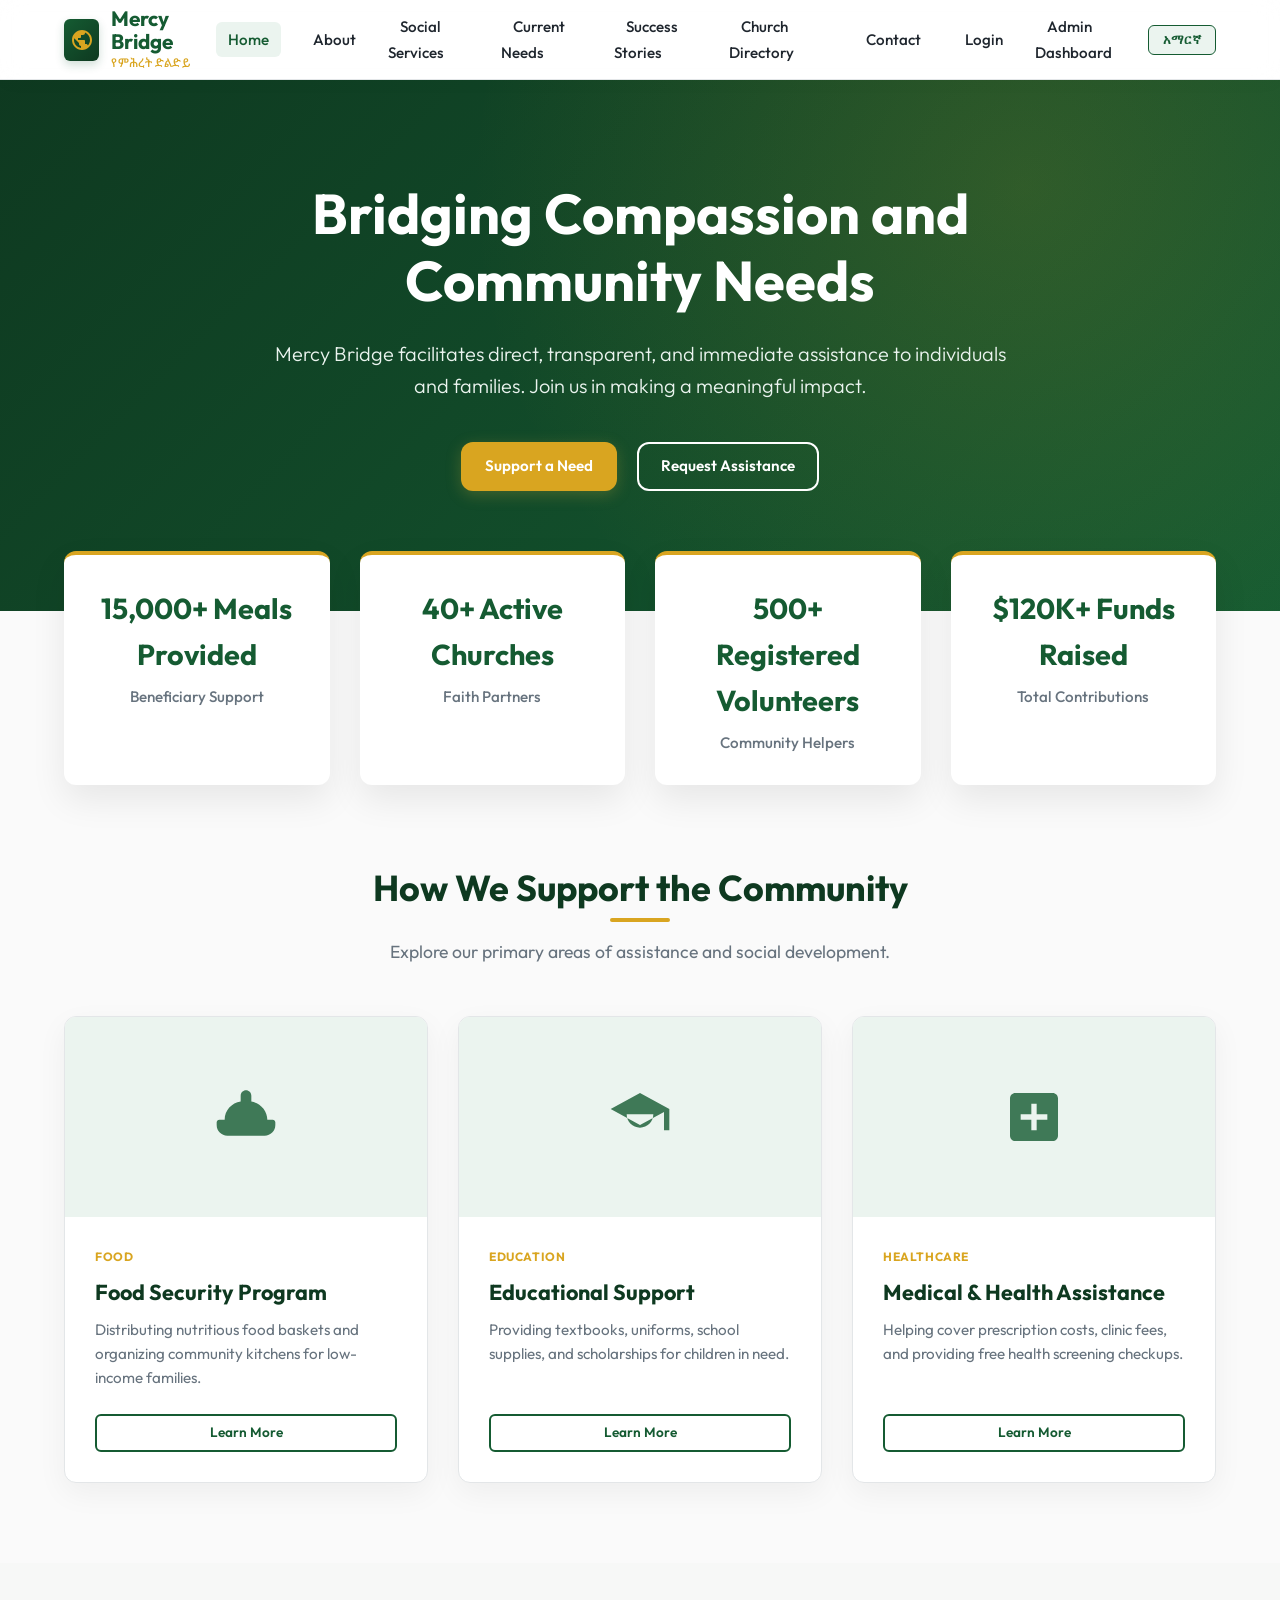
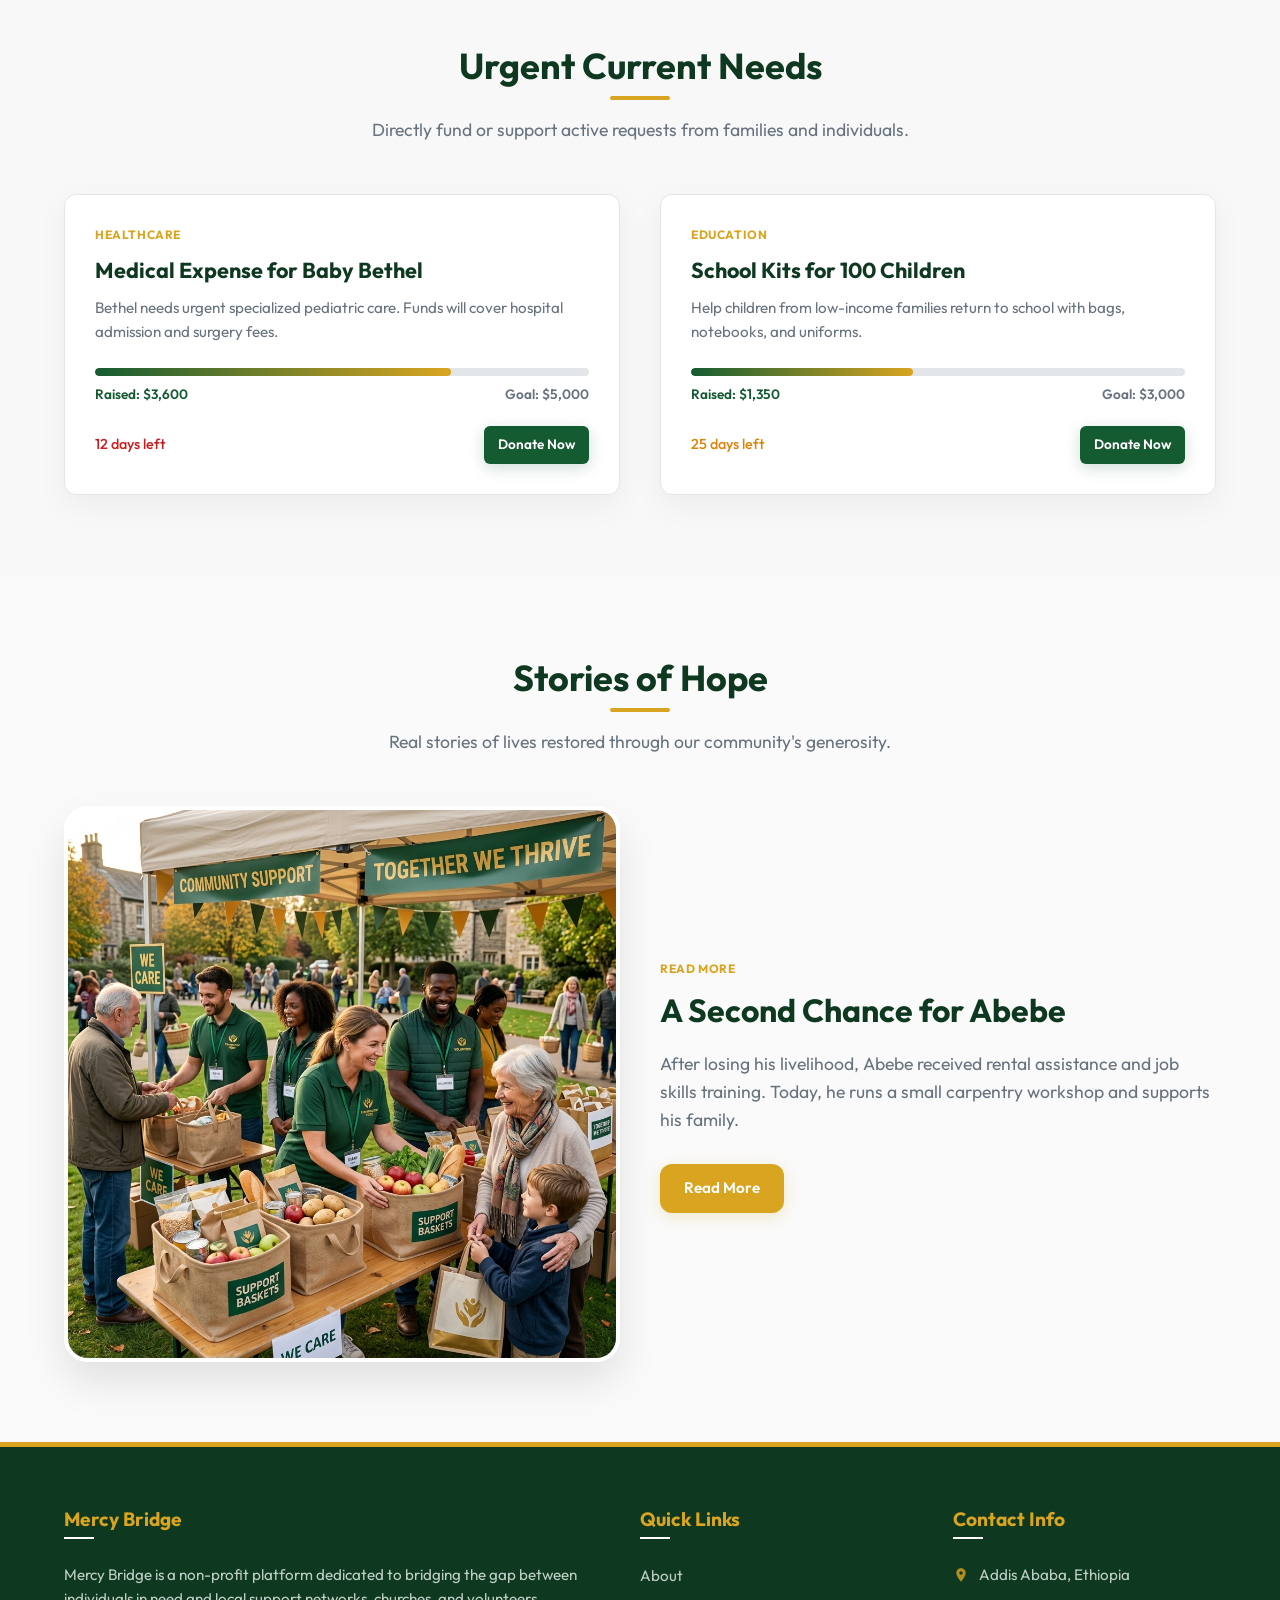
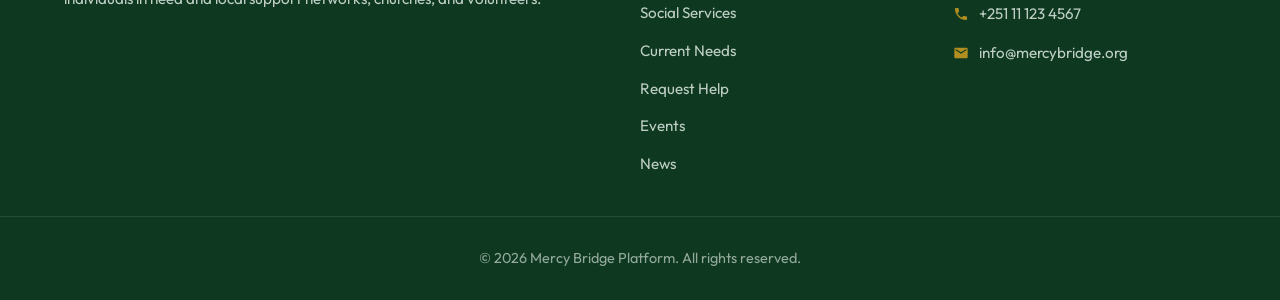
==== index.html @ 028d195b "Add files via upload" ====
<!DOCTYPE html>
<html lang="en">
<head>
  <meta charset="UTF-8">
  <meta name="viewport" content="width=device-width, initial-scale=1.0">
  <title>Mercy Bridge Platform | የምሕረት ድልድይ</title>
  <meta name="description" content="Connecting vulnerable individuals with local support networks, churches, and volunteers. Bridging compassion and community needs.">
  <link rel="stylesheet" href="styles.css">
  <script src="translations.js" defer></script>
  <script src="app.js" defer></script>
</head>
<body>

  <!-- Header -->
  <header class="site-header">
    <div class="container header-container">
      <a href="index.html" class="logo" id="logo-link">
        <div class="logo-icon">
          <svg viewBox="0 0 24 24">
            <path d="M12 2C6.48 2 2 6.48 2 12s4.48 10 10 10 10-4.48 10-10S17.52 2 12 2zm-1 17.93c-3.95-.49-7-3.85-7-7.93 0-.62.08-1.21.21-1.79L9 15v1c0 1.1.9 2 2 2v1.93zm6.9-2.54c-.26-.81-1-1.39-1.9-1.39h-1v-3c0-.55-.45-1-1-1H8v-2h2c.55 0 1-.45 1-1V7h2c1.1 0 2-.9 2-2v-.41c2.93 1.19 5 4.06 5 7.41 0 2.08-.8 3.97-2.1 5.39z"/>
          </svg>
        </div>
        <div class="logo-text">
          <span class="logo-title" data-i18n="brand_name">Mercy Bridge</span>
          <span class="logo-subtitle" data-i18n="brand_subtitle">የምሕረት ድልድይ</span>
        </div>
      </a>
      
      <nav>
        <ul class="nav-menu" id="nav-menu">
          <li><a href="index.html" class="nav-link active" data-i18n="nav_home">Home</a></li>
          <li><a href="about.html" class="nav-link" data-i18n="nav_about">About</a></li>
          <li><a href="services.html" class="nav-link" data-i18n="nav_services">Social Services</a></li>
          <li><a href="needs.html" class="nav-link" data-i18n="nav_needs">Current Needs</a></li>
          <li><a href="stories.html" class="nav-link" data-i18n="nav_stories">Success Stories</a></li>
          <li><a href="churches.html" class="nav-link" data-i18n="nav_churches">Churches</a></li>
          <li><a href="contact.html" class="nav-link" data-i18n="nav_contact">Contact</a></li>
          <li><a href="login.html" class="nav-link" data-i18n="nav_login">Login</a></li>
          <li><a href="admin.html" class="nav-link" data-i18n="nav_admin">Admin Dashboard</a></li>
        </ul>
      </nav>
      
      <div style="display:flex; align-items:center; gap: 15px;">
        <button id="lang-toggle" data-i18n="lang_btn">አማርኛ</button>
        <button class="mobile-menu-btn" id="mobile-menu-toggle" aria-label="Toggle Menu">
          <span></span>
          <span></span>
          <span></span>
        </button>
      </div>
    </div>
  </header>

  <main>
    <!-- Hero Section -->
    <section class="hero">
      <div class="container hero-content">
        <h1 data-i18n="hero_title">Bridging Compassion and Community Needs</h1>
        <p data-i18n="hero_subtitle">Mercy Bridge facilitates direct, transparent, and immediate assistance to individuals and families. Join us in making a meaningful impact.</p>
        <div class="hero-actions">
          <a href="needs.html" class="btn btn-primary" data-i18n="hero_cta_donate">Support a Need</a>
          <a href="request-help.html" class="btn btn-outline" style="color:var(--color-white); border-color:var(--color-white);" data-i18n="hero_cta_request">Request Assistance</a>
        </div>
      </div>
    </section>

    <!-- Stats Cards Overlay -->
    <section class="container">
      <div class="stats-grid">
        <div class="stat-card">
          <div class="stat-number" data-i18n="stat_meals">15,000+ Meals Provided</div>
          <div class="stat-label">Beneficiary Support</div>
        </div>
        <div class="stat-card">
          <div class="stat-number" data-i18n="stat_churches">40+ Active Churches</div>
          <div class="stat-label">Faith Partners</div>
        </div>
        <div class="stat-card">
          <div class="stat-number" data-i18n="stat_volunteers">500+ Registered Volunteers</div>
          <div class="stat-label">Community Helpers</div>
        </div>
        <div class="stat-card">
          <div class="stat-number" data-i18n="stat_funds">$120K+ Funds Raised</div>
          <div class="stat-label">Total Contributions</div>
        </div>
      </div>
    </section>

    <!-- Impact & Services Preview -->
    <section class="section">
      <div class="container">
        <div class="section-header">
          <h2 data-i18n="home_services_title">How We Support the Community</h2>
          <p data-i18n="home_services_subtitle">Explore our primary areas of assistance and social development.</p>
        </div>
        
        <div class="grid-3">
          <!-- Food Security Card -->
          <div class="card">
            <div class="card-image">
              <svg viewBox="0 0 24 24"><path d="M12 2c1.1 0 2 .9 2 2v2.22c3.38.48 6 3.38 6 6.78H4c0-3.4 2.62-6.3 6-6.78V4c0-1.1.9-2 2-2zm10 11H2c-.55 0-1 .45-1 1v1c0 2.21 1.79 4 4 4h14c2.21 0 4-1.79 4-4v-1c0-.55-.45-1-1-1z"/></svg>
            </div>
            <div class="card-body">
              <span class="card-tag" data-i18n="need_cat_food">Food</span>
              <h3 data-i18n="serv_food_title">Food Security Program</h3>
              <p data-i18n="serv_food_desc">Distributing nutritious food baskets and organizing community kitchens for low-income families.</p>
              <a href="services.html" class="btn btn-outline btn-sm" data-i18n="btn_learn_more">Learn More</a>
            </div>
          </div>

          <!-- School Kit Card -->
          <div class="card">
            <div class="card-image">
              <svg viewBox="0 0 24 24"><path d="M12 3L1 9l11 6 9-4.91V17h2V9L12 3zm0 13c-2.76 0-5-2.24-5-5h10c0 2.76-2.24 5-5 5z"/></svg>
            </div>
            <div class="card-body">
              <span class="card-tag" data-i18n="need_cat_education">Education</span>
              <h3 data-i18n="serv_edu_title">Educational Support</h3>
              <p data-i18n="serv_edu_desc">Providing textbooks, uniforms, school supplies, and scholarships for children in need.</p>
              <a href="services.html" class="btn btn-outline btn-sm" data-i18n="btn_learn_more">Learn More</a>
            </div>
          </div>

          <!-- Medical Clinic Card -->
          <div class="card">
            <div class="card-image">
              <svg viewBox="0 0 24 24"><path d="M19 3H5c-1.1 0-2 .9-2 2v14c0 1.1.9 2 2 2h14c1.1 0 2-.9 2-2V5c0-1.1-.9-2-2-2zm-2 10h-4v4h-2v-4H7v-2h4V7h2v4h4v2z"/></svg>
            </div>
            <div class="card-body">
              <span class="card-tag" data-i18n="need_cat_health">Healthcare</span>
              <h3 data-i18n="serv_health_title">Medical & Health Assistance</h3>
              <p data-i18n="serv_health_desc">Helping cover prescription costs, clinic fees, and providing free health screening checkups.</p>
              <a href="services.html" class="btn btn-outline btn-sm" data-i18n="btn_learn_more">Learn More</a>
            </div>
          </div>
        </div>
      </div>
    </section>

    <!-- Urgent Needs Highlight -->
    <section class="section-alt">
      <div class="container">
        <div class="section-header">
          <h2 data-i18n="home_needs_title">Urgent Current Needs</h2>
          <p data-i18n="home_needs_subtitle">Directly fund or support active requests from families and individuals.</p>
        </div>

        <div class="grid-2">
          <!-- Urgent Need 1 -->
          <div class="card">
            <div class="card-body">
              <span class="card-tag" data-i18n="need_cat_health">Healthcare</span>
              <h3 data-i18n="need1_title">Medical Expense for Baby Bethel</h3>
              <p data-i18n="need1_desc">Bethel needs urgent specialized pediatric care. Funds will cover hospital admission and surgery fees.</p>
              
              <div class="progress-container">
                <div class="progress-bar-wrapper">
                  <div class="progress-bar-fill" style="width: 72%;"></div>
                </div>
                <div class="progress-labels">
                  <span class="raised"><span data-i18n="need_raised">Raised</span>: $3,600</span>
                  <span class="goal"><span data-i18n="need_goal">Goal</span>: $5,000</span>
                </div>
              </div>
              
              <div style="display:flex; justify-content:space-between; align-items:center; margin-top: auto;">
                <span style="font-weight: 500; font-size: 0.9rem; color: var(--color-denied);">12 <span data-i18n="need_days_left">days left</span></span>
                <a href="donate.html" class="btn btn-secondary btn-sm" data-i18n="btn_donate_now">Donate Now</a>
              </div>
            </div>
          </div>

          <!-- Urgent Need 2 -->
          <div class="card">
            <div class="card-body">
              <span class="card-tag" data-i18n="need_cat_education">Education</span>
              <h3 data-i18n="need2_title">School Kits for 100 Children</h3>
              <p data-i18n="need2_desc">Help children from low-income families return to school with bags, notebooks, and uniforms.</p>
              
              <div class="progress-container">
                <div class="progress-bar-wrapper">
                  <div class="progress-bar-fill" style="width: 45%;"></div>
                </div>
                <div class="progress-labels">
                  <span class="raised"><span data-i18n="need_raised">Raised</span>: $1,350</span>
                  <span class="goal"><span data-i18n="need_goal">Goal</span>: $3,000</span>
                </div>
              </div>
              
              <div style="display:flex; justify-content:space-between; align-items:center; margin-top: auto;">
                <span style="font-weight: 500; font-size: 0.9rem; color: var(--color-pending);">25 <span data-i18n="need_days_left">days left</span></span>
                <a href="donate.html" class="btn btn-secondary btn-sm" data-i18n="btn_donate_now">Donate Now</a>
              </div>
            </div>
          </div>
        </div>
      </div>
    </section>

    <!-- Success Preview -->
    <section class="section">
      <div class="container">
        <div class="section-header">
          <h2 data-i18n="home_stories_title">Stories of Hope</h2>
          <p data-i18n="home_stories_subtitle">Real stories of lives restored through our community's generosity.</p>
        </div>

        <div class="grid-2" style="align-items: center;">
          <div>
            <img src="community_outreach.png" alt="Community Outreach" style="border-radius: var(--border-radius-lg); box-shadow: var(--box-shadow-hover); border: 4px solid var(--color-white);">
          </div>
          <div>
            <span class="card-tag" data-i18n="btn_read_more">Read More</span>
            <h3 style="font-size: 2rem; margin-bottom: 20px;" data-i18n="story1_title">A Second Chance for Abebe</h3>
            <p style="font-size: 1.1rem; color: var(--color-text-muted); margin-bottom: 30px;" data-i18n="story1_desc">After losing his livelihood, Abebe received rental assistance and job skills training. Today, he runs a small carpentry workshop and supports his family.</p>
            <a href="stories.html" class="btn btn-primary" data-i18n="btn_read_more">Read More</a>
          </div>
        </div>
      </div>
    </section>
  </main>

  <!-- Footer -->
  <footer class="site-footer">
    <div class="container footer-grid">
      <div class="footer-col">
        <h3 data-i18n="brand_name">Mercy Bridge</h3>
        <p class="footer-desc-text" data-i18n="footer_desc">Mercy Bridge is a non-profit platform dedicated to bridging the gap between individuals in need and local support networks, churches, and volunteers.</p>
      </div>
      <div class="footer-col">
        <h3 data-i18n="quick_links">Quick Links</h3>
        <ul class="footer-links">
          <li><a href="about.html" class="footer-link" data-i18n="nav_about">About Us</a></li>
          <li><a href="services.html" class="footer-link" data-i18n="nav_services">Social Services</a></li>
          <li><a href="needs.html" class="footer-link" data-i18n="nav_needs">Current Needs</a></li>
          <li><a href="request-help.html" class="footer-link" data-i18n="nav_request">Request Help</a></li>
          <li><a href="events.html" class="footer-link" data-i18n="nav_events">Events</a></li>
          <li><a href="news.html" class="footer-link" data-i18n="nav_news">News</a></li>
        </ul>
      </div>
      <div class="footer-col">
        <h3 data-i18n="contact_info">Contact Info</h3>
        <ul class="footer-contact-list">
          <li class="footer-contact-item">
            <svg viewBox="0 0 24 24"><path d="M12 2C8.13 2 5 5.13 5 9c0 5.25 7 13 7 13s7-7.75 7-13c0-3.87-3.13-7-7-7zm0 9.5c-1.38 0-2.5-1.12-2.5-2.5s1.12-2.5 2.5-2.5 2.5 1.12 2.5 2.5-1.12 2.5-2.5 2.5z"/></svg>
            <span>Addis Ababa, Ethiopia</span>
          </li>
          <li class="footer-contact-item">
            <svg viewBox="0 0 24 24"><path d="M6.62 10.79c1.44 2.83 3.76 5.14 6.59 6.59l2.2-2.2c.27-.27.67-.36 1.02-.24 1.12.37 2.33.57 3.57.57.55 0 1 .45 1 1V20c0 .55-.45 1-1 1-9.39 0-17-7.61-17-17 0-.55.45-1 1-1h3.5c.55 0 1 .45 1 1 0 1.25.2 2.45.57 3.57.11.35.03.74-.25 1.02l-2.2 2.2z"/></svg>
            <span>+251 11 123 4567</span>
          </li>
          <li class="footer-contact-item">
            <svg viewBox="0 0 24 24"><path d="M20 4H4c-1.1 0-1.99.9-1.99 2L2 18c0 1.1.9 2 2 2h16c1.1 0 2-.9 2-2V6c0-1.1-.9-2-2-2zm0 4l-8 5-8-5V6l8 5 8-5v2z"/></svg>
            <span>info@mercybridge.org</span>
          </li>
        </ul>
      </div>
    </div>
    <div class="footer-bottom">
      <div class="container">
        <p data-i18n="copyright">© 2026 Mercy Bridge Platform. All rights reserved.</p>
      </div>
    </div>
  </footer>

</body>
</html>
---- styles.css ----
/* ==========================================================================
   Mercy Bridge Platform (የምሕረት ድልድይ) - CSS Design System
   ========================================================================== */

/* Import Google Fonts */
@import url('https://fonts.googleapis.com/css2?family=Outfit:wght@300;400;500;600;700&family=Noto+Sans+Ethiopic:wght@300;400;500;600;700&display=swap');

:root {
  /* Colors */
  --color-green-primary: hsl(145, 63%, 22%);      /* #135a37 */
  --color-green-dark: hsl(145, 60%, 14%);         /* #09331f */
  --color-green-light: hsl(145, 30%, 94%);        /* Soft green bg tint */
  --color-gold: hsl(43, 74%, 49%);                /* #d4af37 */
  --color-gold-hover: hsl(43, 74%, 40%);
  --color-gold-light: hsl(43, 100%, 96%);         /* Cream tint */
  --color-white: hsl(0, 0%, 100%);
  --color-bg-light: hsl(0, 0%, 98%);
  --color-bg-alt: hsl(145, 10%, 97%);
  --color-text: hsl(210, 20%, 15%);               /* Charcoal */
  --color-text-muted: hsl(210, 10%, 45%);         /* Slate Gray */
  --color-border: hsl(210, 10%, 90%);
  --color-approved: hsl(145, 50%, 40%);
  --color-denied: hsl(0, 75%, 45%);
  --color-pending: hsl(35, 90%, 45%);

  /* Layout & Animation */
  --max-width: 1200px;
  --header-height: 80px;
  --border-radius-sm: 6px;
  --border-radius-md: 12px;
  --border-radius-lg: 24px;
  --box-shadow: 0 10px 30px hsla(0, 0%, 0%, 0.05);
  --box-shadow-hover: 0 20px 40px hsla(0, 0%, 0%, 0.1);
  --transition: all 0.3s cubic-bezier(0.25, 0.8, 0.25, 1);
  --transition-fast: all 0.15s ease;
}

/* Reset & Base Styles */
*, *::before, *::after {
  box-sizing: border-box;
  margin: 0;
  padding: 0;
}

html {
  scroll-behavior: smooth;
}

body {
  font-family: 'Outfit', 'Noto Sans Ethiopic', sans-serif;
  background-color: var(--color-bg-light);
  color: var(--color-text);
  line-height: 1.6;
  min-height: 100vh;
  display: flex;
  flex-direction: column;
}

/* Adjustments for Amharic copy */
body.lang-am {
  font-family: 'Noto Sans Ethiopic', 'Outfit', sans-serif;
  line-height: 1.8;
  letter-spacing: 0.02em;
}

a {
  text-decoration: none;
  color: inherit;
  transition: var(--transition-fast);
}

img {
  max-width: 100%;
  height: auto;
  display: block;
}

h1, h2, h3, h4, h5, h6 {
  font-weight: 700;
  line-height: 1.25;
  color: var(--color-green-dark);
}

/* Base Layout Classes */
.container {
  width: 100%;
  max-width: var(--max-width);
  margin: 0 auto;
  padding: 0 24px;
}

.section {
  padding: 80px 0;
}

.section-alt {
  background-color: var(--color-bg-alt);
  padding: 80px 0;
}

.section-header {
  text-align: center;
  max-width: 700px;
  margin: 0 auto 50px auto;
}

.section-header h2 {
  font-size: 2.25rem;
  margin-bottom: 16px;
  position: relative;
  display: inline-block;
  padding-bottom: 12px;
}

.section-header h2::after {
  content: '';
  position: absolute;
  bottom: 0;
  left: 50%;
  transform: translateX(-50%);
  width: 60px;
  height: 4px;
  background-color: var(--color-gold);
  border-radius: 2px;
}

.section-header p {
  font-size: 1.1rem;
  color: var(--color-text-muted);
}

/* Header & Navigation Styles */
.site-header {
  background-color: hsla(0, 0%, 100%, 0.85);
  backdrop-filter: blur(12px);
  -webkit-backdrop-filter: blur(12px);
  border-bottom: 1px solid var(--color-border);
  position: sticky;
  top: 0;
  left: 0;
  width: 100%;
  z-index: 1000;
  height: var(--header-height);
  box-shadow: 0 4px 20px rgba(0, 0, 0, 0.02);
}

.header-container {
  display: flex;
  justify-content: space-between;
  align-items: center;
  height: 100%;
}

.logo {
  display: flex;
  align-items: center;
  gap: 12px;
}

.logo-icon {
  width: 42px;
  height: 42px;
  background: linear-gradient(135deg, var(--color-green-primary), var(--color-green-dark));
  border-radius: var(--border-radius-sm);
  display: flex;
  align-items: center;
  justify-content: center;
  box-shadow: 0 4px 10px rgba(19, 90, 55, 0.2);
}

.logo-icon svg {
  width: 24px;
  height: 24px;
  fill: var(--color-gold);
}

.logo-text {
  display: flex;
  flex-direction: column;
}

.logo-title {
  font-size: 1.3rem;
  font-weight: 700;
  color: var(--color-green-primary);
  line-height: 1.1;
}

.logo-subtitle {
  font-size: 0.75rem;
  color: var(--color-gold);
  font-weight: 500;
  letter-spacing: 0.05em;
}

.nav-menu {
  display: flex;
  align-items: center;
  gap: 20px;
  list-style: none;
}

.nav-link {
  font-size: 0.95rem;
  font-weight: 500;
  color: var(--color-text);
  padding: 8px 12px;
  border-radius: var(--border-radius-sm);
}

.nav-link:hover, .nav-link.active {
  color: var(--color-green-primary);
  background-color: var(--color-green-light);
}

/* Button & Nav Toggles */
.btn {
  display: inline-flex;
  align-items: center;
  justify-content: center;
  padding: 10px 22px;
  font-size: 0.95rem;
  font-weight: 600;
  border-radius: var(--border-radius-md);
  border: 2px solid transparent;
  cursor: pointer;
  transition: var(--transition);
  gap: 8px;
}

.btn-primary {
  background-color: var(--color-gold);
  color: var(--color-white);
  box-shadow: 0 4px 15px rgba(212, 175, 55, 0.25);
}

.btn-primary:hover {
  background-color: var(--color-gold-hover);
  transform: translateY(-2px);
  box-shadow: 0 6px 20px rgba(212, 175, 55, 0.35);
}

.btn-secondary {
  background-color: var(--color-green-primary);
  color: var(--color-white);
  box-shadow: 0 4px 15px rgba(19, 90, 55, 0.2);
}

.btn-secondary:hover {
  background-color: var(--color-green-dark);
  transform: translateY(-2px);
}

.btn-outline {
  background-color: transparent;
  border-color: var(--color-green-primary);
  color: var(--color-green-primary);
}

.btn-outline:hover {
  background-color: var(--color-green-primary);
  color: var(--color-white);
  transform: translateY(-2px);
}

.btn-sm {
  padding: 6px 12px;
  font-size: 0.85rem;
  border-radius: var(--border-radius-sm);
}

/* Language Toggle Button */
#lang-toggle {
  background-color: var(--color-green-light);
  border: 1px solid var(--color-green-primary);
  color: var(--color-green-primary);
  padding: 6px 14px;
  border-radius: var(--border-radius-sm);
  font-weight: 600;
  cursor: pointer;
  transition: var(--transition-fast);
}

#lang-toggle:hover {
  background-color: var(--color-green-primary);
  color: var(--color-white);
}

/* Mobile Menu Button */
.mobile-menu-btn {
  display: none;
  background: none;
  border: none;
  cursor: pointer;
  padding: 4px;
  flex-direction: column;
  justify-content: space-between;
  width: 30px;
  height: 20px;
}

.mobile-menu-btn span {
  display: block;
  height: 3px;
  width: 100%;
  background-color: var(--color-green-primary);
  border-radius: 2px;
  transition: var(--transition);
}

/* Hero Section */
.hero {
  background: linear-gradient(135deg, var(--color-green-dark) 0%, var(--color-green-primary) 100%);
  color: var(--color-white);
  padding: 100px 0 120px 0;
  position: relative;
  overflow: hidden;
  text-align: center;
}

.hero::after {
  content: '';
  position: absolute;
  top: 0;
  left: 0;
  right: 0;
  bottom: 0;
  background: radial-gradient(circle at 80% 20%, hsla(43, 74%, 49%, 0.15) 0%, transparent 50%);
  pointer-events: none;
}

.hero-content {
  max-width: 800px;
  margin: 0 auto;
  position: relative;
  z-index: 2;
}

.hero h1 {
  font-size: 3.5rem;
  color: var(--color-white);
  line-height: 1.2;
  margin-bottom: 24px;
}

.hero p {
  font-size: 1.25rem;
  color: var(--color-green-light);
  margin-bottom: 40px;
  font-weight: 300;
}

.hero-actions {
  display: flex;
  justify-content: center;
  gap: 20px;
}

/* Stats Section */
.stats-grid {
  display: grid;
  grid-template-columns: repeat(4, 1fr);
  gap: 30px;
  margin-top: -60px;
  position: relative;
  z-index: 10;
}

.stat-card {
  background-color: var(--color-white);
  border-radius: var(--border-radius-md);
  padding: 30px 24px;
  text-align: center;
  box-shadow: 0 15px 35px rgba(0, 0, 0, 0.08);
  border-top: 4px solid var(--color-gold);
  transition: var(--transition);
}

.stat-card:hover {
  transform: translateY(-5px);
  box-shadow: var(--box-shadow-hover);
}

.stat-number {
  font-size: 1.8rem;
  font-weight: 700;
  color: var(--color-green-primary);
  margin-bottom: 8px;
}

.stat-label {
  font-size: 0.95rem;
  color: var(--color-text-muted);
  font-weight: 500;
}

/* Grid Layouts (Cards) */
.grid-3 {
  display: grid;
  grid-template-columns: repeat(3, 1fr);
  gap: 30px;
}

.grid-2 {
  display: grid;
  grid-template-columns: repeat(2, 1fr);
  gap: 40px;
}

/* Service, News & Story Card Designs */
.card {
  background-color: var(--color-white);
  border-radius: var(--border-radius-md);
  border: 1px solid var(--color-border);
  overflow: hidden;
  box-shadow: var(--box-shadow);
  transition: var(--transition);
  display: flex;
  flex-direction: column;
}

.card:hover {
  transform: translateY(-8px);
  box-shadow: var(--box-shadow-hover);
  border-color: rgba(212, 175, 55, 0.3);
}

.card-image {
  height: 200px;
  background-color: var(--color-green-light);
  position: relative;
  overflow: hidden;
  display: flex;
  align-items: center;
  justify-content: center;
}

.card-image svg {
  width: 64px;
  height: 64px;
  fill: var(--color-green-primary);
  opacity: 0.8;
  transition: var(--transition);
}

.card:hover .card-image svg {
  transform: scale(1.1);
  fill: var(--color-gold);
}

.card-body {
  padding: 30px;
  flex-grow: 1;
  display: flex;
  flex-direction: column;
}

.card-tag {
  font-size: 0.75rem;
  font-weight: 700;
  text-transform: uppercase;
  color: var(--color-gold);
  margin-bottom: 12px;
  letter-spacing: 0.05em;
  display: inline-block;
}

.card h3 {
  font-size: 1.35rem;
  margin-bottom: 12px;
}

.card p {
  color: var(--color-text-muted);
  font-size: 0.95rem;
  margin-bottom: 24px;
  flex-grow: 1;
}

.card-footer {
  padding: 20px 30px;
  border-top: 1px solid var(--color-border);
  background-color: var(--color-bg-light);
  display: flex;
  justify-content: space-between;
  align-items: center;
}

/* Progress Bars */
.progress-container {
  margin-bottom: 20px;
}

.progress-bar-wrapper {
  background-color: var(--color-border);
  height: 8px;
  border-radius: 4px;
  overflow: hidden;
  margin-bottom: 8px;
}

.progress-bar-fill {
  background: linear-gradient(90deg, var(--color-green-primary), var(--color-gold));
  height: 100%;
  border-radius: 4px;
  transition: width 1s cubic-bezier(0.4, 0, 0.2, 1);
}

.progress-labels {
  display: flex;
  justify-content: space-between;
  font-size: 0.85rem;
  font-weight: 600;
}

.progress-labels .raised {
  color: var(--color-green-primary);
}

.progress-labels .goal {
  color: var(--color-text-muted);
}

/* Forms Styling */
.form-wrapper {
  background-color: var(--color-white);
  border-radius: var(--border-radius-lg);
  padding: 50px;
  box-shadow: var(--box-shadow);
  border: 1px solid var(--color-border);
}

.form-title {
  font-size: 1.8rem;
  margin-bottom: 30px;
  text-align: center;
}

.form-grid {
  display: grid;
  grid-template-columns: repeat(2, 1fr);
  gap: 24px;
  margin-bottom: 30px;
}

.form-group {
  margin-bottom: 24px;
  display: flex;
  flex-direction: column;
}

.form-group.full-width {
  grid-column: span 2;
}

.form-label {
  font-size: 0.95rem;
  font-weight: 600;
  margin-bottom: 8px;
  color: var(--color-green-dark);
}

.form-control {
  font-family: inherit;
  padding: 12px 16px;
  font-size: 1rem;
  border-radius: var(--border-radius-sm);
  border: 1px solid var(--color-border);
  outline: none;
  transition: var(--transition-fast);
}

.form-control:focus {
  border-color: var(--color-green-primary);
  box-shadow: 0 0 0 3px var(--color-green-light);
}

textarea.form-control {
  resize: vertical;
  min-height: 120px;
}

/* Preset Donation Buttons */
.donation-presets {
  display: grid;
  grid-template-columns: repeat(4, 1fr);
  gap: 12px;
  margin-bottom: 16px;
}

.amt-btn {
  background-color: var(--color-bg-light);
  border: 2px solid var(--color-border);
  border-radius: var(--border-radius-sm);
  padding: 12px;
  font-size: 1.1rem;
  font-weight: 700;
  color: var(--color-green-primary);
  cursor: pointer;
  transition: var(--transition-fast);
}

.amt-btn:hover, .amt-btn.active {
  border-color: var(--color-gold);
  background-color: var(--color-gold-light);
  color: var(--color-gold-hover);
}

/* Search and Filters Layout */
.filter-bar {
  display: flex;
  justify-content: space-between;
  align-items: center;
  margin-bottom: 40px;
  gap: 20px;
  background-color: var(--color-white);
  padding: 20px;
  border-radius: var(--border-radius-md);
  box-shadow: var(--box-shadow);
  border: 1px solid var(--color-border);
}

.search-box {
  display: flex;
  align-items: center;
  gap: 10px;
  flex-grow: 1;
  max-width: 450px;
}

.search-input-wrapper {
  position: relative;
  width: 100%;
}

.search-input-wrapper input {
  width: 100%;
  padding: 12px 16px 12px 40px;
  border-radius: var(--border-radius-sm);
  border: 1px solid var(--color-border);
  outline: none;
  font-size: 0.95rem;
}

.search-input-wrapper svg {
  position: absolute;
  left: 14px;
  top: 50%;
  transform: translateY(-50%);
  fill: var(--color-text-muted);
  width: 16px;
  height: 16px;
}

.filter-options {
  display: flex;
  gap: 10px;
}

.filter-btn {
  background: none;
  border: 1px solid var(--color-border);
  padding: 8px 16px;
  border-radius: var(--border-radius-sm);
  font-weight: 600;
  font-size: 0.9rem;
  cursor: pointer;
  transition: var(--transition-fast);
  color: var(--color-text-muted);
}

.filter-btn:hover, .filter-btn.active {
  background-color: var(--color-green-primary);
  color: var(--color-white);
  border-color: var(--color-green-primary);
}

/* Accordion FAQs */
.faq-list {
  max-width: 800px;
  margin: 0 auto;
}

.faq-item {
  background-color: var(--color-white);
  border: 1px solid var(--color-border);
  border-radius: var(--border-radius-md);
  margin-bottom: 16px;
  overflow: hidden;
  box-shadow: var(--box-shadow);
}

.faq-question {
  padding: 24px;
  font-size: 1.15rem;
  font-weight: 600;
  color: var(--color-green-dark);
  cursor: pointer;
  display: flex;
  justify-content: space-between;
  align-items: center;
  user-select: none;
  transition: background-color 0.2s ease;
}

.faq-question:hover {
  background-color: var(--color-bg-light);
}

.faq-question svg {
  width: 18px;
  height: 18px;
  fill: var(--color-green-primary);
  transition: transform 0.3s ease;
}

.faq-answer {
  padding: 0 24px;
  max-height: 0;
  overflow: hidden;
  transition: all 0.3s cubic-bezier(0.25, 0.8, 0.25, 1);
  color: var(--color-text-muted);
  font-size: 0.95rem;
}

.faq-item.active .faq-question svg {
  transform: rotate(180deg);
}

.faq-item.active .faq-answer {
  padding: 0 24px 24px 24px;
  max-height: 200px;
}

/* Church Directory Specific Styles */
.church-meta {
  margin-top: 15px;
  display: grid;
  gap: 10px;
}

.church-meta-item {
  display: flex;
  gap: 10px;
  font-size: 0.9rem;
}

.church-meta-item strong {
  min-width: 120px;
  color: var(--color-green-primary);
}

/* Admin Dashboard Container */
.admin-dashboard-container {
  display: flex;
  min-height: calc(100vh - var(--header-height) - 100px);
}

.admin-sidebar {
  width: 250px;
  border-right: 1px solid var(--color-border);
  padding: 30px;
  background-color: var(--color-white);
}

.admin-nav {
  display: flex;
  flex-direction: column;
  gap: 15px;
  list-style: none;
}

.admin-nav-link {
  font-weight: 500;
  font-size: 0.95rem;
  padding: 10px 14px;
  border-radius: var(--border-radius-sm);
  display: block;
}

.admin-nav-link:hover, .admin-nav-link.active {
  background-color: var(--color-green-light);
  color: var(--color-green-primary);
}

.admin-content {
  flex-grow: 1;
  padding: 40px;
}

.admin-stats-grid {
  display: grid;
  grid-template-columns: repeat(3, 1fr);
  gap: 20px;
  margin-bottom: 40px;
}

.admin-stat-card {
  background-color: var(--color-white);
  padding: 24px;
  border-radius: var(--border-radius-md);
  border: 1px solid var(--color-border);
  box-shadow: var(--box-shadow);
  display: flex;
  align-items: center;
  gap: 20px;
}

.admin-stat-icon {
  width: 50px;
  height: 50px;
  border-radius: 50%;
  background-color: var(--color-green-light);
  display: flex;
  align-items: center;
  justify-content: center;
}

.admin-stat-icon svg {
  width: 24px;
  height: 24px;
  fill: var(--color-green-primary);
}

.admin-stat-details h3 {
  font-size: 0.85rem;
  text-transform: uppercase;
  color: var(--color-text-muted);
  letter-spacing: 0.05em;
  margin-bottom: 4px;
}

.admin-stat-number {
  font-size: 1.5rem;
  font-weight: 700;
  color: var(--color-green-dark);
}

/* Tables design */
.table-wrapper {
  background-color: var(--color-white);
  border-radius: var(--border-radius-md);
  border: 1px solid var(--color-border);
  overflow-x: auto;
  box-shadow: var(--box-shadow);
  margin-bottom: 40px;
}

.table-title {
  padding: 20px 24px;
  font-size: 1.2rem;
  font-weight: 700;
  border-bottom: 1px solid var(--color-border);
}

.admin-table {
  width: 100%;
  border-collapse: collapse;
  text-align: left;
}

.admin-table th {
  background-color: var(--color-bg-alt);
  padding: 16px 24px;
  font-size: 0.85rem;
  text-transform: uppercase;
  font-weight: 700;
  color: var(--color-text-muted);
  letter-spacing: 0.05em;
}

.admin-table td {
  padding: 18px 24px;
  border-bottom: 1px solid var(--color-border);
  font-size: 0.95rem;
}

.admin-table tr:last-child td {
  border-bottom: none;
}

/* Status Badges */
.status-badge {
  display: inline-block;
  padding: 4px 10px;
  border-radius: 12px;
  font-size: 0.75rem;
  font-weight: 700;
  text-transform: uppercase;
}

.badge-pending {
  background-color: hsl(35, 100%, 94%);
  color: var(--color-pending);
}

.badge-approved {
  background-color: hsl(145, 60%, 94%);
  color: var(--color-approved);
}

.badge-denied {
  background-color: hsl(0, 100%, 94%);
  color: var(--color-denied);
}

/* Urgency Tags */
.urgency-tag {
  display: inline-block;
  padding: 2px 8px;
  border-radius: 4px;
  font-size: 0.75rem;
  font-weight: 600;
}

.urgency-tag.high {
  background-color: var(--color-denied);
  color: var(--color-white);
}

.urgency-tag.medium {
  background-color: var(--color-pending);
  color: var(--color-white);
}

.urgency-tag.low {
  background-color: var(--color-approved);
  color: var(--color-white);
}

/* Category Indicator */
.category-indicator {
  display: inline-block;
  background-color: var(--color-green-light);
  color: var(--color-green-primary);
  padding: 2px 8px;
  border-radius: 4px;
  font-size: 0.8rem;
  font-weight: 600;
}

/* Toast Notifications */
.toast-notification {
  position: fixed;
  bottom: 24px;
  right: 24px;
  background-color: var(--color-white);
  border-left: 5px solid var(--color-approved);
  box-shadow: 0 10px 40px rgba(0, 0, 0, 0.15);
  border-radius: var(--border-radius-sm);
  padding: 16px 24px;
  z-index: 2000;
  transform: translateY(100px);
  opacity: 0;
  transition: transform 0.3s cubic-bezier(0.175, 0.885, 0.32, 1.275), opacity 0.3s ease;
  pointer-events: none;
}

.toast-notification.show {
  transform: translateY(0);
  opacity: 1;
  pointer-events: auto;
}

.toast-notification.error {
  border-left-color: var(--color-denied);
}

.toast-content {
  display: flex;
  align-items: center;
  gap: 12px;
}

.toast-icon {
  font-weight: 700;
  font-size: 1.2rem;
  color: var(--color-approved);
}

.toast-notification.error .toast-icon {
  color: var(--color-denied);
}

.toast-message {
  font-weight: 500;
  font-size: 0.95rem;
}

/* Footer Styles */
.site-footer {
  background-color: var(--color-green-dark);
  color: var(--color-white);
  padding: 60px 0 30px 0;
  margin-top: auto;
  border-top: 5px solid var(--color-gold);
}

.footer-grid {
  display: grid;
  grid-template-columns: 2fr 1fr 1fr;
  gap: 50px;
  margin-bottom: 40px;
}

.footer-col h3 {
  color: var(--color-gold);
  font-size: 1.2rem;
  margin-bottom: 24px;
  position: relative;
  display: inline-block;
  padding-bottom: 8px;
}

.footer-col h3::after {
  content: '';
  position: absolute;
  bottom: 0;
  left: 0;
  width: 30px;
  height: 2px;
  background-color: var(--color-white);
}

.footer-desc-text {
  color: var(--color-green-light);
  font-size: 0.95rem;
  opacity: 0.8;
  margin-bottom: 20px;
}

.footer-links {
  list-style: none;
  display: flex;
  flex-direction: column;
  gap: 12px;
}

.footer-link {
  color: var(--color-green-light);
  font-size: 0.95rem;
  opacity: 0.8;
}

.footer-link:hover {
  color: var(--color-gold);
  opacity: 1;
  padding-left: 5px;
}

.footer-contact-list {
  list-style: none;
  display: flex;
  flex-direction: column;
  gap: 15px;
}

.footer-contact-item {
  font-size: 0.95rem;
  color: var(--color-green-light);
  opacity: 0.8;
  display: flex;
  gap: 10px;
}

.footer-contact-item svg {
  width: 16px;
  height: 16px;
  fill: var(--color-gold);
  flex-shrink: 0;
  margin-top: 4px;
}

.footer-bottom {
  border-top: 1px solid rgba(255, 255, 255, 0.1);
  padding-top: 30px;
  text-align: center;
}

.footer-bottom p {
  font-size: 0.9rem;
  color: var(--color-green-light);
  opacity: 0.6;
}

/* ==========================================================================
   Responsive Design & Breakpoints
   ========================================================================== */

@media (max-width: 1024px) {
  .stats-grid {
    grid-template-columns: repeat(2, 1fr);
    margin-top: -30px;
    padding: 0 10px;
  }

  .grid-3 {
    grid-template-columns: repeat(2, 1fr);
  }

  .admin-dashboard-container {
    flex-direction: column;
  }

  .admin-sidebar {
    width: 100%;
    border-right: none;
    border-bottom: 1px solid var(--color-border);
    padding: 20px;
  }

  .admin-nav {
    flex-direction: row;
    overflow-x: auto;
    padding-bottom: 10px;
  }

  .admin-nav-link {
    white-space: nowrap;
  }

  .admin-content {
    padding: 24px;
  }
}

@media (max-width: 768px) {
  .section-header h2 {
    font-size: 1.8rem;
  }

  .hero h1 {
    font-size: 2.25rem;
  }

  .hero p {
    font-size: 1.05rem;
  }

  /* Nav Menu Mobile styles */
  .mobile-menu-btn {
    display: flex;
  }

  .nav-menu {
    position: fixed;
    top: var(--header-height);
    left: 0;
    width: 100%;
    height: calc(100vh - var(--header-height));
    background-color: var(--color-white);
    flex-direction: column;
    padding: 40px 24px;
    gap: 24px;
    transform: translateX(100%);
    transition: var(--transition);
    box-shadow: 0 15px 30px rgba(0,0,0,0.1);
  }

  .nav-menu.active {
    transform: translateX(0);
  }

  .mobile-menu-btn.active span:nth-child(1) {
    transform: rotate(45deg) translate(5px, 5px);
  }

  .mobile-menu-btn.active span:nth-child(2) {
    opacity: 0;
  }

  .mobile-menu-btn.active span:nth-child(3) {
    transform: rotate(-45deg) translate(7px, -7px);
  }

  .grid-3, .grid-2 {
    grid-template-columns: 1fr;
  }

  .form-wrapper {
    padding: 24px;
  }

  .form-grid {
    grid-template-columns: 1fr;
  }

  .form-group.full-width {
    grid-column: span 1;
  }

  .donation-presets {
    grid-template-columns: repeat(2, 1fr);
  }

  .filter-bar {
    flex-direction: column;
    align-items: stretch;
  }

  .search-box {
    max-width: 100%;
  }

  .filter-options {
    overflow-x: auto;
    padding-bottom: 5px;
  }

  .footer-grid {
    grid-template-columns: 1fr;
    gap: 30px;
  }

  .admin-stats-grid {
    grid-template-columns: 1fr;
  }
}

@media (max-width: 480px) {
  .stats-grid {
    grid-template-columns: 1fr;
  }

  .hero-actions {
    flex-direction: column;
    gap: 12px;
  }

  .hero-actions .btn {
    width: 100%;
  }
}
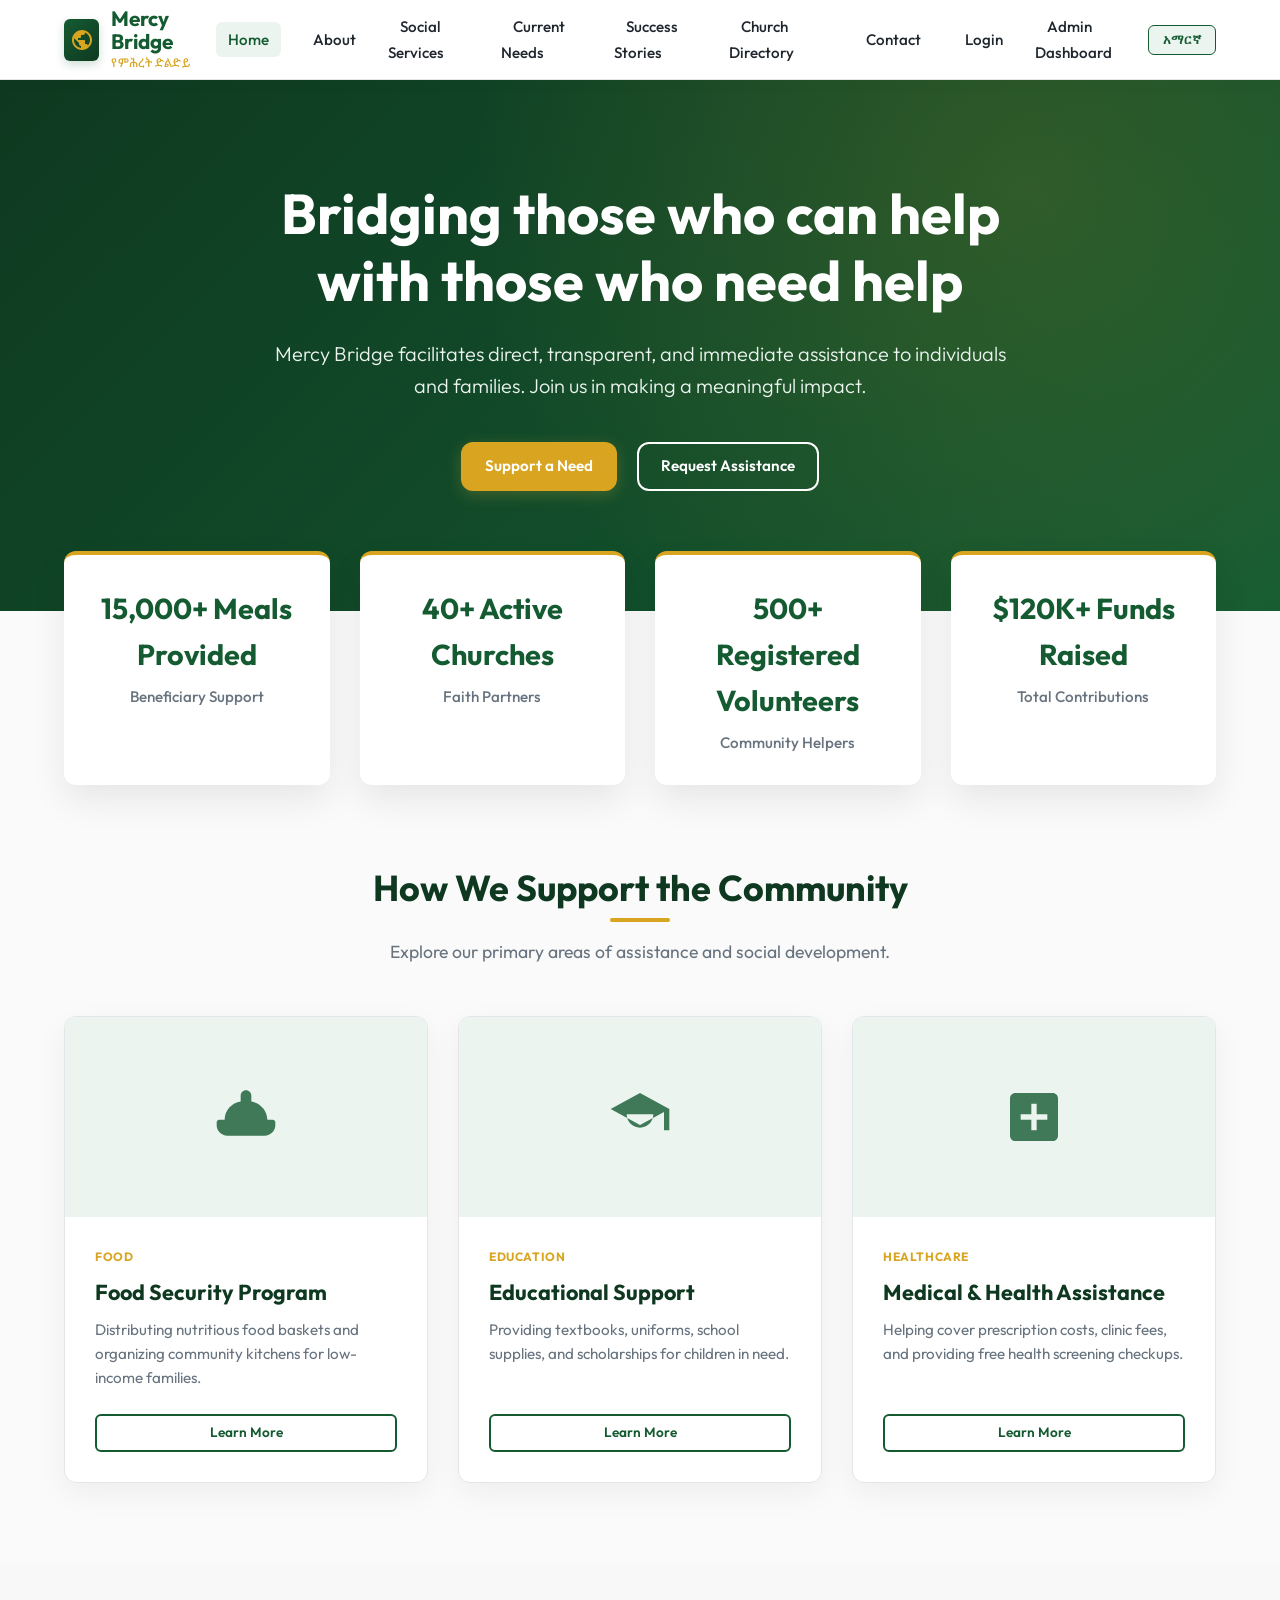
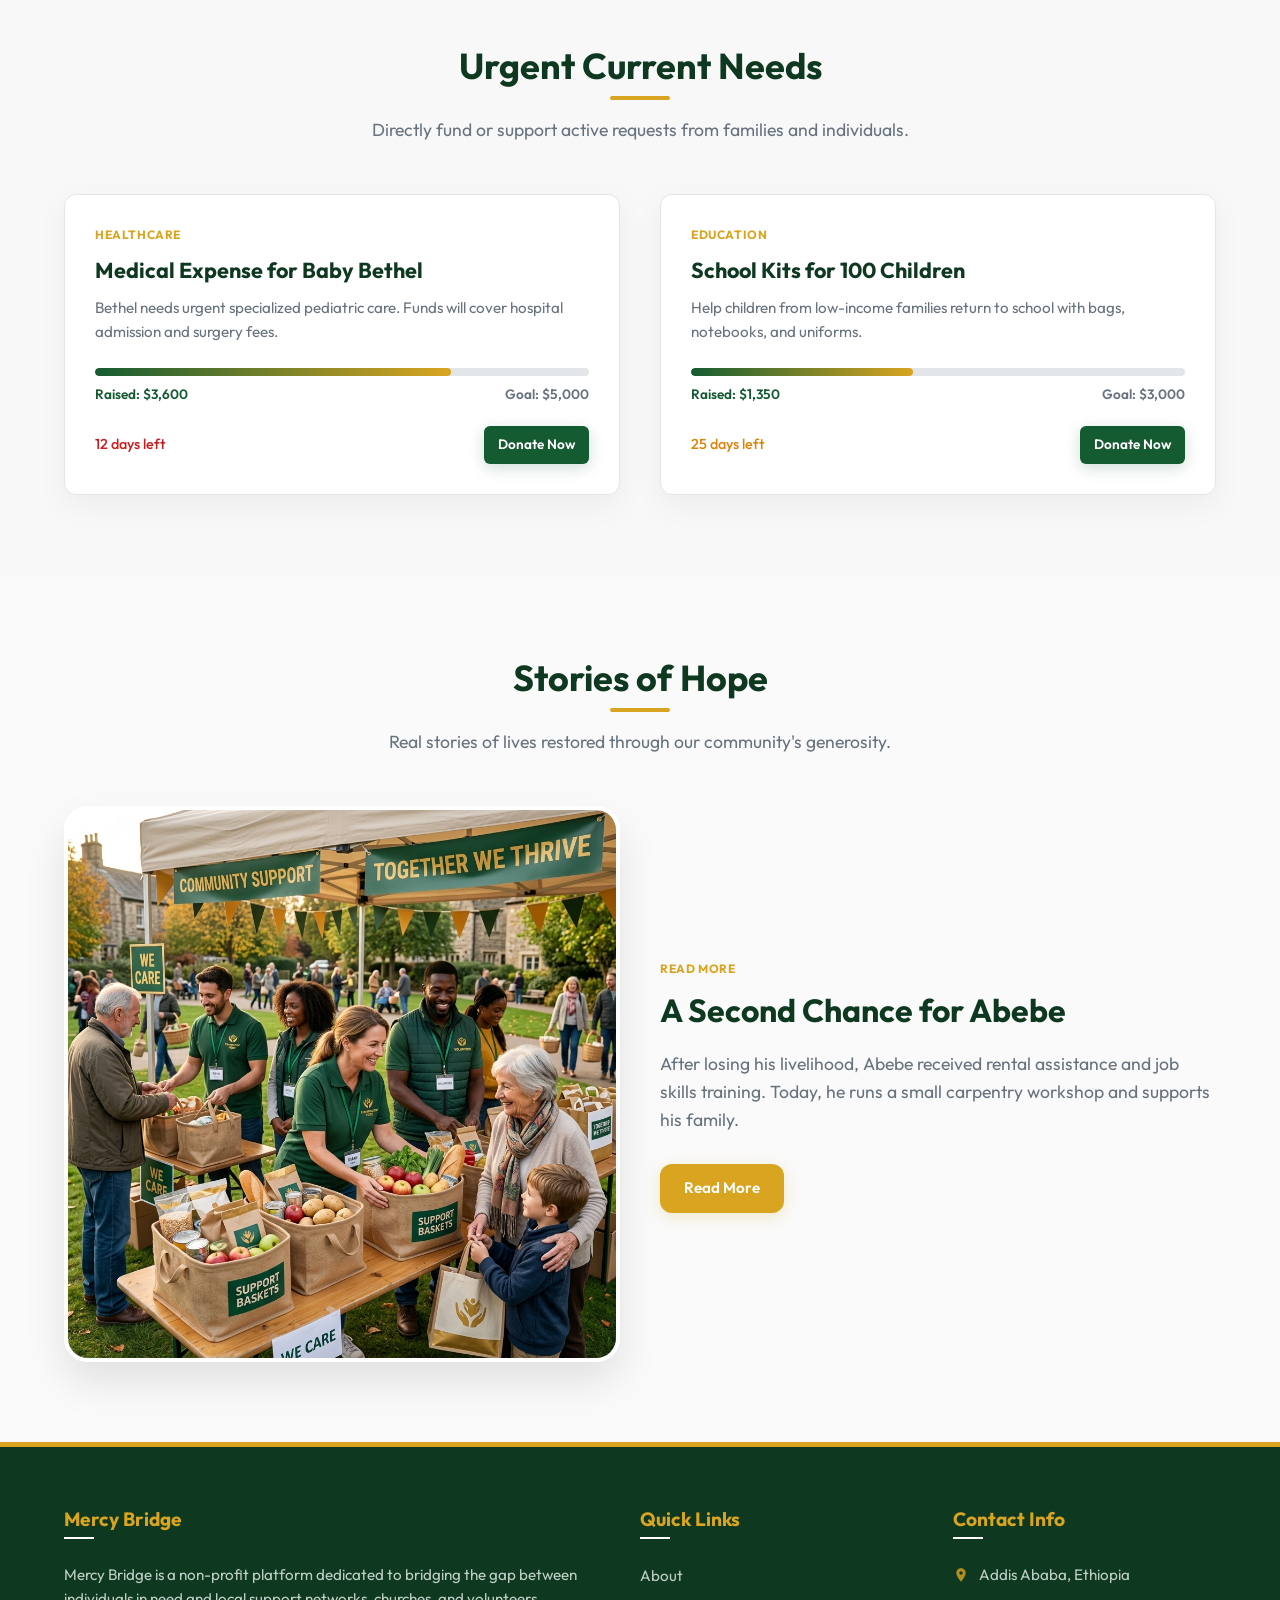
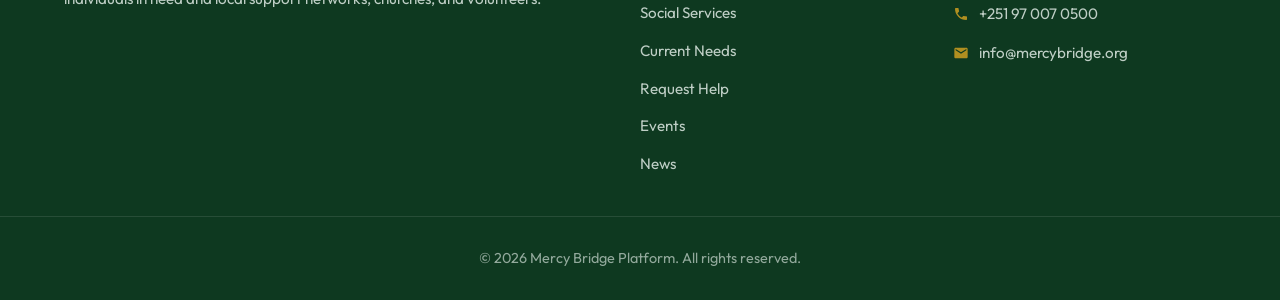
==== commit 1880be19: "Update contact phone number in footer" ====
--- a/index.html
+++ b/index.html
@@ -55,7 +55,8 @@
     <!-- Hero Section -->
     <section class="hero">
       <div class="container hero-content">
-        <h1 data-i18n="hero_title">Bridging Compassion and Community Needs</h1>
+        <h1 data-i18n="hero_title">Bridging those who can help with those who need help
+</h1>
         <p data-i18n="hero_subtitle">Mercy Bridge facilitates direct, transparent, and immediate assistance to individuals and families. Join us in making a meaningful impact.</p>
         <div class="hero-actions">
           <a href="needs.html" class="btn btn-primary" data-i18n="hero_cta_donate">Support a Need</a>
@@ -247,7 +248,7 @@
           </li>
           <li class="footer-contact-item">
             <svg viewBox="0 0 24 24"><path d="M6.62 10.79c1.44 2.83 3.76 5.14 6.59 6.59l2.2-2.2c.27-.27.67-.36 1.02-.24 1.12.37 2.33.57 3.57.57.55 0 1 .45 1 1V20c0 .55-.45 1-1 1-9.39 0-17-7.61-17-17 0-.55.45-1 1-1h3.5c.55 0 1 .45 1 1 0 1.25.2 2.45.57 3.57.11.35.03.74-.25 1.02l-2.2 2.2z"/></svg>
-            <span>+251 11 123 4567</span>
+            <span>+251 97 007 0500</span>
           </li>
           <li class="footer-contact-item">
             <svg viewBox="0 0 24 24"><path d="M20 4H4c-1.1 0-1.99.9-1.99 2L2 18c0 1.1.9 2 2 2h16c1.1 0 2-.9 2-2V6c0-1.1-.9-2-2-2zm0 4l-8 5-8-5V6l8 5 8-5v2z"/></svg>
